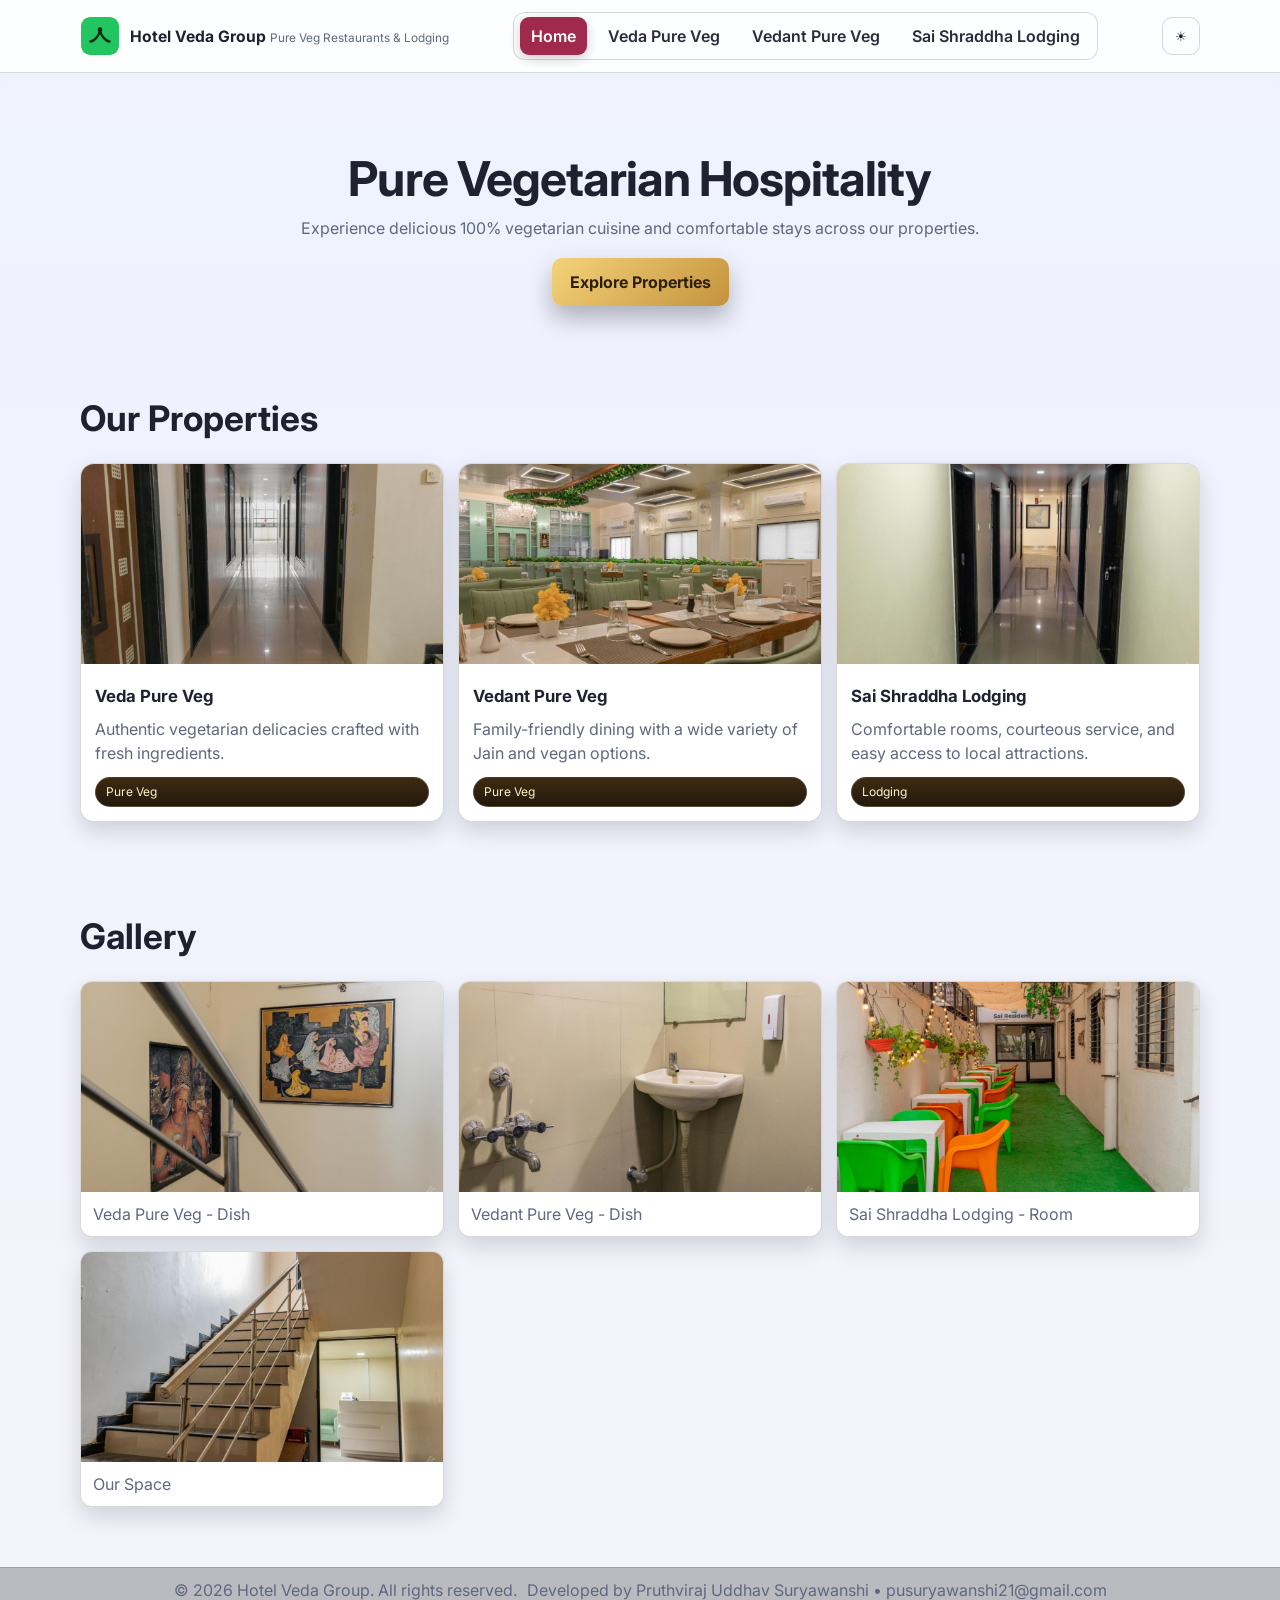
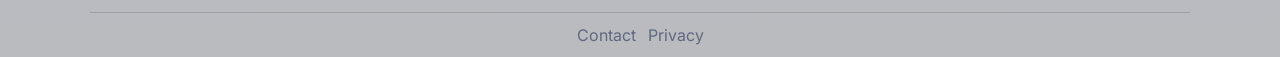
==== index.html @ 4648ee57 "updated files" ====
<!DOCTYPE html>
<html lang="en">
<head>
    <meta charset="utf-8">
    <meta name="viewport" content="width=device-width, initial-scale=1">
    <title>Hotel Veda Group - Pure Veg & Lodging</title>
    <meta name="description" content="Hotel Veda Group: Veda Pure Veg, Vedant Pure Veg, and Sai Shraddha Lodging. 100% pure vegetarian restaurants and comfortable lodging.">
    <link rel="preconnect" href="https://fonts.googleapis.com">
    <link rel="preconnect" href="https://fonts.gstatic.com" crossorigin>
    <link href="https://fonts.googleapis.com/css2?family=Inter:wght@400;500;600;700&display=swap" rel="stylesheet">
    <link rel="stylesheet" href="styles/main.css">
</head>
<body>
    <header class="site-header">
        <div class="container header-inner">
            <div class="brand">
                <img src="assets/logo.svg" alt="Hotel Veda Group" class="logo">
                <div class="brand-text">
                    <strong>Hotel Veda Group</strong>
                    <span>Pure Veg Restaurants & Lodging</span>
                </div>
            </div>
            <button class="nav-toggle" aria-label="Toggle navigation" aria-expanded="false">
                <svg viewBox="0 0 24 24" fill="none" stroke="currentColor" stroke-width="2" stroke-linecap="round" stroke-linejoin="round"><line x1="3" y1="6" x2="21" y2="6"></line><line x1="3" y1="12" x2="21" y2="12"></line><line x1="3" y1="18" x2="21" y2="18"></line></svg>
            </button>
            <nav class="nav" id="site-nav">
                <a href="index.html" class="active">Home</a>
                <a href="veda-pure-veg.html">Veda Pure Veg</a>
                <a href="vedant-pure-veg.html">Vedant Pure Veg</a>
                <a href="sai-shraddha-lodging.html">Sai Shraddha Lodging</a>
            </nav>
            <button class="theme-switch" id="theme-switch" aria-label="Toggle theme">☀</button>
        </div>
    </header>

    <main>
        <section class="hero">
            <div class="container">
                <h1>Pure Vegetarian Hospitality</h1>
                <p>Experience delicious 100% vegetarian cuisine and comfortable stays across our properties.</p>
                <div class="cta-row">
                    <a class="btn" href="#properties">Explore Properties</a>
                </div>
            </div>
        </section>

        <section id="properties" class="properties-section container">
            <h2>Our Properties</h2>
            <div class="card-grid">
                <a class="card" href="veda-pure-veg.html">
                    <img src="images/676926880.jpg" alt="Veda Pure Veg" class="card-image">
                    <div class="card-body">
                        <h3>Veda Pure Veg</h3>
                        <p>Authentic vegetarian delicacies crafted with fresh ingredients.</p>
                        <span class="chip">Pure Veg</span>
                    </div>
                </a>
                <a class="card" href="vedant-pure-veg.html">
                    <img src="images/676926877.jpg" alt="Vedant Pure Veg" class="card-image">
                    <div class="card-body">
                        <h3>Vedant Pure Veg</h3>
                        <p>Family-friendly dining with a wide variety of Jain and vegan options.</p>
                        <span class="chip">Pure Veg</span>
                    </div>
                </a>
                <a class="card" href="sai-shraddha-lodging.html">
                    <img src="images/676926873.jpg" alt="Sai Shraddha Lodging" class="card-image">
                    <div class="card-body">
                        <h3>Sai Shraddha Lodging</h3>
                        <p>Comfortable rooms, courteous service, and easy access to local attractions.</p>
                        <span class="chip">Lodging</span>
                    </div>
                </a>
            </div>
        </section>

        <section id="gallery" class="gallery-section container">
            <h2>Gallery</h2>
            <div class="gallery-grid">
                <div class="gallery-card">
                    <img src="images/676926905.jpg" alt="Veda Pure Veg dish">
                    <div class="caption">Veda Pure Veg - Dish</div>
                </div>
                <div class="gallery-card">
                    <img src="images/676926891.jpg" alt="Vedant Pure Veg dish">
                    <div class="caption">Vedant Pure Veg - Dish</div>
                </div>
                <div class="gallery-card">
                    <img src="images/676926915.jpg" alt="Sai Shraddha room">
                    <div class="caption">Sai Shraddha Lodging - Room</div>
                </div>
                <div class="gallery-card">
                    <img src="images/676926909.jpg" alt="Additional gallery image">
                    <div class="caption">Our Space</div>
                </div>
            </div>
        </section>
    </main>

    <footer class="site-footer">
        <div class="footer-top">
            <p>© <span id="year"></span> Hotel Veda Group. All rights reserved.</p>
            <p class="footer-meta">Developed by Pruthviraj Uddhav Suryawanshi • <a href="mailto:pusuryawanshi21@gmail.com">pusuryawanshi21@gmail.com</a></p>
        </div>
        <div class="footer-bottom">
            <nav class="footer-nav">
                <a href="mailto:reservations@hotelveda.example">Contact</a>
                <a href="#">Privacy</a>
            </nav>
        </div>
    </footer>

    <script defer src="scripts/main.js"></script>
    <script>document.getElementById('year').textContent = new Date().getFullYear();</script>
</body>
</html>
---- styles/main.css ----
:root {
  --bg: #0b0b20;
  --bg-soft: #111a34;
  --card: #171f3b;
  --surface: rgba(7,12,25,0.82);
  --text: #f6f7ff;
  --muted: #bac3df;
  --brand: #e1b761;
  --accent: #7d1f43;
  --border: rgba(255,255,255,0.14);
  --shadow: 0 16px 30px rgba(0,0,0,0.35);
}
[data-theme="light"] {
  --bg: #f4f5fb;
  --bg-soft: #eef1ff;
  --card: #ffffff;
  --surface: rgba(255,255,255,0.88);
  --text: #1f2131;
  --muted: #5f687f;
  --brand: #b86a1d;
  --accent: #9b1f43;
  --border: rgba(0,0,0,0.15);
  --shadow: 0 10px 22px rgba(0,0,0,0.14);
}
* { box-sizing: border-box; }
html { scroll-behavior: smooth; }
html, body { margin: 0; padding: 0; min-height: 100%; font-family: Inter, system-ui, -apple-system, Segoe UI, Roboto, Arial, sans-serif; background: linear-gradient(180deg, var(--bg-soft), var(--bg)); color: var(--text); transition: background 0.25s ease, color 0.25s ease; }
body { line-height: 1.5; }
body::before { content: ""; position: fixed; inset: 0; background: radial-gradient(circle at 15% 8%, rgba(255,255,255,0.05), transparent 38%), radial-gradient(circle at 90% 12%, rgba(255,255,255,0.04), transparent 45%); pointer-events: none; z-index: -1; }
.container { width: min(1120px, 94%); margin: 0 auto; padding: 0 14px; }
a { color: inherit; }
button, .btn, .theme-switch { outline: none; }
button:focus-visible, a:focus-visible { outline: 2px solid #9f6f21; outline-offset: 2px; }
.site-header { position: sticky; top: 0; z-index: 50; background: var(--surface); border-bottom: 1px solid var(--border); backdrop-filter: blur(10px); }
.header-inner { display: flex; align-items: center; justify-content: space-between; gap: 12px; padding: 12px 0; }
.brand { display: flex; align-items: center; gap: 10px; }
.logo { width: 40px; height: 40px; border-radius: 10px; border: 1px solid rgba(255,255,255,0.18); }
.brand-text strong { font-size: 0.98rem; }
.brand-text span { color: var(--muted); font-size: 0.74rem; }
.nav { display: flex; align-items: center; gap: 10px; background: rgba(255,255,255,0.05); border: 1px solid var(--border); border-radius: 12px; padding: 4px 6px; }
.nav a { color: var(--text); text-decoration: none; font-weight: 600; padding: 7px 11px; border-radius: 9px; transition: transform 0.1s ease, background 0.18s ease, color 0.18s ease; opacity: 0.95; }
.nav a:hover { transform: translateY(-1px); }
.nav a.active { color: #fff; background: var(--accent); box-shadow: 0 4px 12px rgba(0,0,0,0.2); }
.nav a:not(.active):hover { background: rgba(255,255,255,0.2); }
a { text-decoration: none; color: inherit; }
.theme-switch { border: 1px solid var(--border); background: rgba(255,255,255,0.08); color: var(--text); border-radius: 10px; width: 38px; height: 38px; display: inline-flex; align-items: center; justify-content: center; cursor: pointer; transition: background .15s ease; }
.theme-switch:hover { background: rgba(255,255,255,0.2); }
.nav-toggle { display: none; width: 40px; height: 40px; border-radius: 10px; border: 1px solid var(--border); background: rgba(255,255,255,0.05); color: var(--text); align-items: center; justify-content: center; }
.nav-toggle svg { width: 20px; height: 20px; }
.hero { position: relative; text-align: center; padding: 72px 0 38px; background: linear-gradient(180deg, rgba(255,255,255,0.06), rgba(255,255,255,0.02)); border-radius: 14px; margin: 8px 0 20px; }
.hero::after { content: ""; position: absolute; inset: 15px; border-radius: 12px; background: radial-gradient(circle at 50% 25%, rgba(255,255,255,0.15), rgba(255,255,255,0)); z-index: -1; }
.hero h1 { margin: 0 0 10px; font-size: clamp(2rem, 6vw, 3rem); letter-spacing: -0.02em; line-height: 1.1; text-align: center; }
.hero p { margin: 0 auto 18px; color: var(--muted); max-width: 760px; font-size: 1rem; text-align: center; }
.btn, .btn-outline { display: inline-block; border-radius: 10px; font-weight: 700; text-decoration: none; transition: all 0.16s ease; }
.btn { color: #2f1f05; background: linear-gradient(135deg, #f4d37a, #c4923d); padding: 12px 18px; box-shadow: 0 12px 24px rgba(0,0,0,0.28); }
.btn:hover { transform: translateY(-2px); box-shadow: 0 16px 26px rgba(0,0,0,0.3); }
.btn-outline { padding: 10px 14px; color: #f5f7ff; border: 1px solid rgba(255,255,255,0.2); background: rgba(255,255,255,0.03); }
.btn-outline:hover { background: rgba(255,255,255,0.12); }
.properties-section, .gallery-section { padding: 28px 0 60px; }
.properties-section h2, .gallery-section h2 { margin: 0 0 18px; font-size: clamp(1.7rem, 4vw, 2.2rem); }
.card-grid, .gallery-grid { display: grid; grid-template-columns: repeat(3, 1fr); gap: 14px; }
.card { border-radius: 14px; overflow: hidden; border: 1px solid var(--border); background: var(--card); box-shadow: var(--shadow); transition: transform .2s ease, border-color .2s ease, box-shadow .2s ease; }
.card:hover { transform: translateY(-4px); border-color: rgba(255,255,255,0.24); box-shadow: 0 22px 40px rgba(0,0,0,0.42); }
.card-image { width: 100%; height: 200px; object-fit: cover; background: #111d3b; }
.card-body { padding: 14px; display: flex; flex-direction: column; gap: 8px; }
.card-body h3 { margin: 0; font-size: 1.05rem; }
.card-body p { margin: 0; color: var(--muted); }
.chip { display: inline-block; margin-top: 4px; padding: 5px 10px; border-radius: 999px; font-size: 12px; color: #fdf0c7; background: linear-gradient(180deg, #3d2b12, #24180d); border: 1px solid rgba(255,255,255,0.15); }
.gallery-card { border-radius: 12px; overflow: hidden; border: 1px solid var(--border); background: var(--card); box-shadow: var(--shadow); }
.gallery-card img { width: 100%; height: 210px; object-fit: cover; display: block; }
.caption { padding: 10px 12px; color: var(--muted); }
.info-list { display: flex; flex-direction: column; gap: 8px; margin-top: 8px; }
.info-tabs { display: flex; gap: 0.4rem; border: 1px solid var(--border); border-radius: 10px; background: rgba(255,255,255,0.05); padding: 3px; margin-top: 8px; }
.tab-item { border: none; background: rgba(255,255,255,0.04); color: var(--text); font-weight: 600; border-radius: 8px; padding: 7px 10px; cursor: default; transition: none; opacity: 0.95; }
.tab-item.active { background: rgba(255,255,255,0.14); color: var(--text); }
.tab-panel { margin-top: 10px; background: rgba(255,255,255,0.03); border-radius: 10px; border: 1px solid var(--border); padding: 8px; }
.info-row { display: grid; grid-template-columns: 130px 1fr; gap: 8px; padding: 9px 10px; border-radius: 10px; border: 1px solid var(--border); background: rgba(255,255,255,0.03); align-items: center; }
.info-label { color: var(--muted); font-weight: 600; font-size: 0.9rem; }
.info-value { color: var(--text); }
.info-row a { color: #8ec6ff; text-decoration: none; word-break: break-word; overflow-wrap: anywhere; }
.info-row a:hover { text-decoration: underline; }
.info-value { white-space: normal; }
.location-card iframe { width: 100%; height: 280px; border: 0; border-radius: 10px; margin-top: 8px; }
.site-footer { border-top: 1px solid var(--border); background: rgba(0,0,0,0.24); }
.footer-top, .footer-bottom { width: min(1100px, 94%); margin: 0 auto; padding: 10px 14px; display: flex; flex-wrap: wrap; align-items: center; justify-content: center; gap: 10px; text-align: center; }
.footer-top { border-bottom: 1px solid var(--border); }
.footer-top p, .footer-top .footer-meta, .footer-bottom p { margin: 0; color: var(--muted); }
.footer-nav { display: flex; gap: 12px; }
.footer-nav a { color: var(--muted); text-decoration: none; }
.footer-nav a:hover { color: var(--text); }
@media (max-width: 720px) { .footer-top, .footer-bottom { flex-direction: column; } }
.cta-row { display: flex; justify-content: center; gap: 10px; margin-top: 12px; }
@media (max-width: 980px) { .card-grid, .gallery-grid { grid-template-columns: repeat(2, 1fr); } }
@media (max-width: 700px) {
  .card-grid, .gallery-grid { grid-template-columns: 1fr; }
  .header-inner { gap: 10px; }
  .nav { position: fixed; top: 60px; left: 10px; right: 10px; display: none; flex-direction: column; background: rgba(255,255,255,0.95); border: 1px solid var(--border); border-radius: 10px; padding: 10px; box-shadow: var(--shadow); z-index: 999; }
  .nav.open { display: flex; }
  .nav a { padding: 10px; border-radius: 8px; }
  .nav-toggle { display: inline-flex; }
}
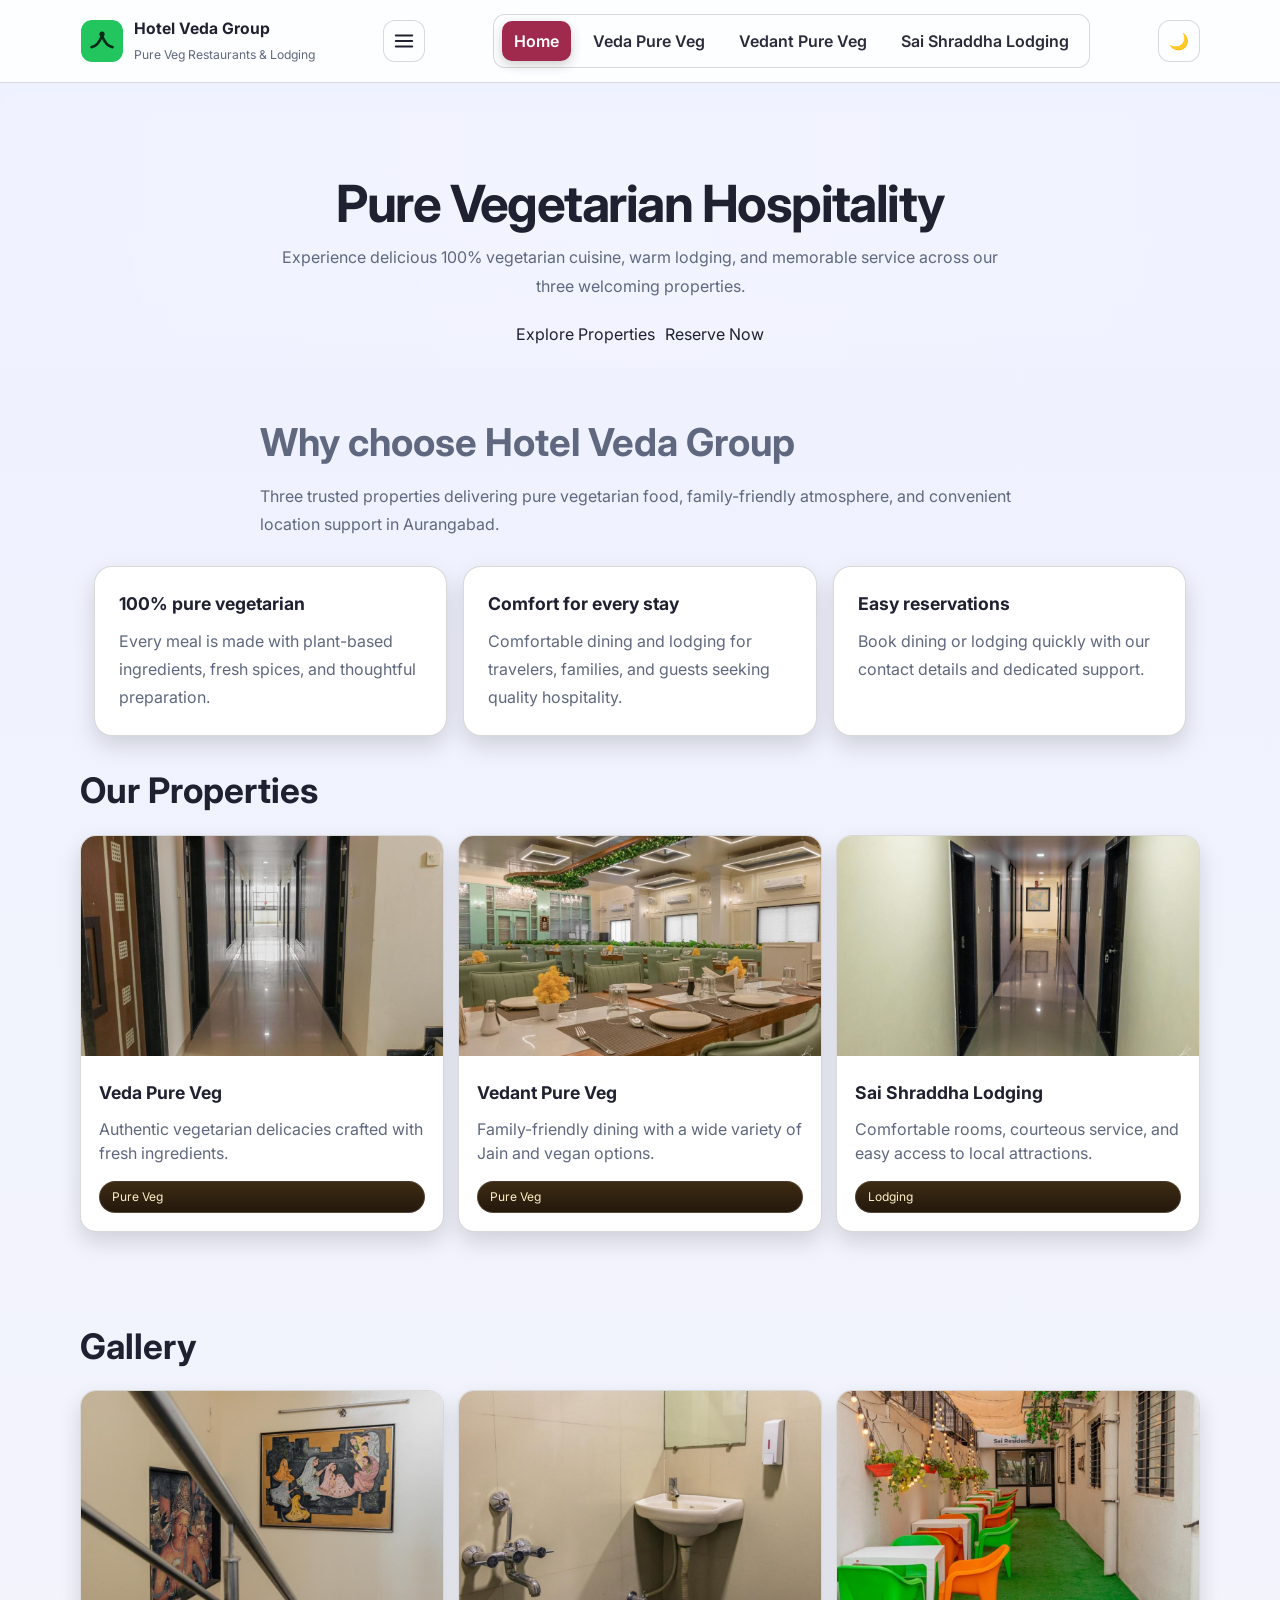
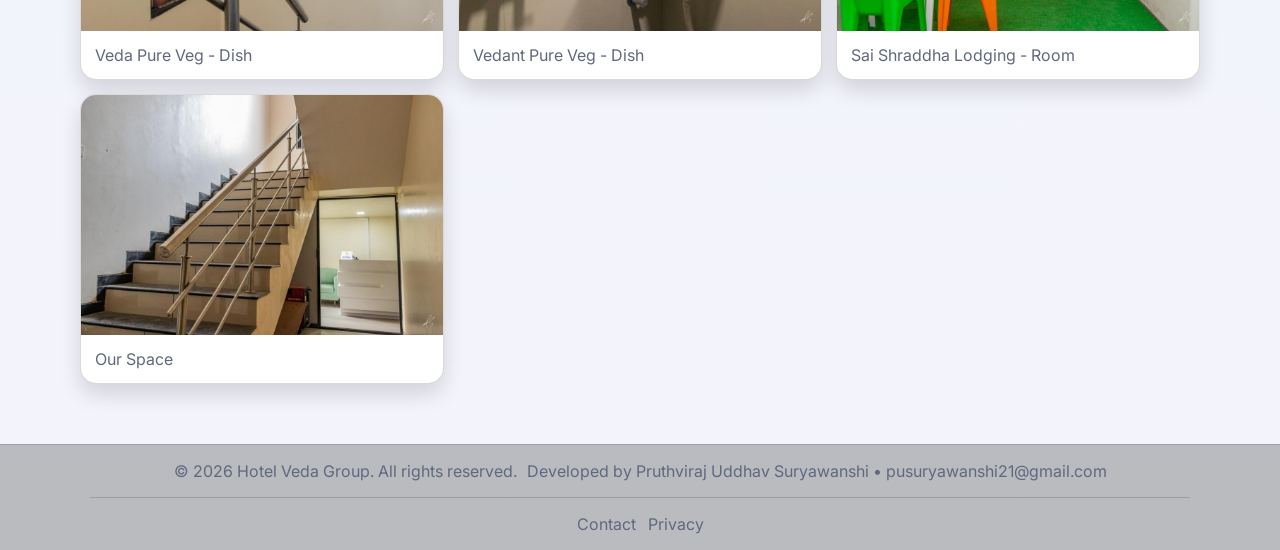
==== commit f3bf2f6b: "changed all layout" ====
--- a/index.html
+++ b/index.html
@@ -8,6 +8,8 @@
     <link rel="preconnect" href="https://fonts.googleapis.com">
     <link rel="preconnect" href="https://fonts.gstatic.com" crossorigin>
     <link href="https://fonts.googleapis.com/css2?family=Inter:wght@400;500;600;700&display=swap" rel="stylesheet">
+    <link rel="icon" href="assets/logo.svg" type="image/svg+xml">
+    <meta name="theme-color" content="#0b0b20">
     <link rel="stylesheet" href="styles/main.css">
 </head>
 <body>
@@ -23,7 +25,7 @@
             <button class="nav-toggle" aria-label="Toggle navigation" aria-expanded="false">
                 <svg viewBox="0 0 24 24" fill="none" stroke="currentColor" stroke-width="2" stroke-linecap="round" stroke-linejoin="round"><line x1="3" y1="6" x2="21" y2="6"></line><line x1="3" y1="12" x2="21" y2="12"></line><line x1="3" y1="18" x2="21" y2="18"></line></svg>
             </button>
-            <nav class="nav" id="site-nav">
+            <nav class="nav" id="site-nav" aria-label="Primary navigation">
                 <a href="index.html" class="active">Home</a>
                 <a href="veda-pure-veg.html">Veda Pure Veg</a>
                 <a href="vedant-pure-veg.html">Vedant Pure Veg</a>
@@ -34,17 +36,39 @@
     </header>
 
     <main>
-        <section class="hero">
+        <section class="hero reveal">
             <div class="container">
                 <h1>Pure Vegetarian Hospitality</h1>
-                <p>Experience delicious 100% vegetarian cuisine and comfortable stays across our properties.</p>
+                <p>Experience delicious 100% vegetarian cuisine, warm lodging, and memorable service across our three welcoming properties.</p>
                 <div class="cta-row">
                     <a class="btn" href="#properties">Explore Properties</a>
+                    <a class="btn-outline" href="mailto:reservations@hotelveda.example">Reserve Now</a>
                 </div>
             </div>
         </section>
 
-        <section id="properties" class="properties-section container">
+        <section class="features-section container reveal">
+            <div class="section-intro">
+                <h2>Why choose Hotel Veda Group</h2>
+                <p>Three trusted properties delivering pure vegetarian food, family-friendly atmosphere, and convenient location support in Aurangabad.</p>
+            </div>
+            <div class="feature-grid">
+                <div class="feature-card">
+                    <h3>100% pure vegetarian</h3>
+                    <p>Every meal is made with plant-based ingredients, fresh spices, and thoughtful preparation.</p>
+                </div>
+                <div class="feature-card">
+                    <h3>Comfort for every stay</h3>
+                    <p>Comfortable dining and lodging for travelers, families, and guests seeking quality hospitality.</p>
+                </div>
+                <div class="feature-card">
+                    <h3>Easy reservations</h3>
+                    <p>Book dining or lodging quickly with our contact details and dedicated support.</p>
+                </div>
+            </div>
+        </section>
+
+        <section id="properties" class="properties-section container reveal">
             <h2>Our Properties</h2>
             <div class="card-grid">
                 <a class="card" href="veda-pure-veg.html">
@@ -74,7 +98,7 @@
             </div>
         </section>
 
-        <section id="gallery" class="gallery-section container">
+        <section id="gallery" class="gallery-section container reveal">
             <h2>Gallery</h2>
             <div class="gallery-grid">
                 <div class="gallery-card">
@@ -111,7 +135,6 @@
     </footer>
 
     <script defer src="scripts/main.js"></script>
-    <script>document.getElementById('year').textContent = new Date().getFullYear();</script>
 </body>
 </html>
 
--- a/styles/main.css
+++ b/styles/main.css
@@ -28,74 +28,85 @@
 body { line-height: 1.5; }
 body::before { content: ""; position: fixed; inset: 0; background: radial-gradient(circle at 15% 8%, rgba(255,255,255,0.05), transparent 38%), radial-gradient(circle at 90% 12%, rgba(255,255,255,0.04), transparent 45%); pointer-events: none; z-index: -1; }
 .container { width: min(1120px, 94%); margin: 0 auto; padding: 0 14px; }
-a { color: inherit; }
-button, .btn, .theme-switch { outline: none; }
+a { color: inherit; text-decoration: none; }
+button, .btn, .theme-switch { background: none; border: none; font: inherit; cursor: pointer; }
 button:focus-visible, a:focus-visible { outline: 2px solid #9f6f21; outline-offset: 2px; }
 .site-header { position: sticky; top: 0; z-index: 50; background: var(--surface); border-bottom: 1px solid var(--border); backdrop-filter: blur(10px); }
-.header-inner { display: flex; align-items: center; justify-content: space-between; gap: 12px; padding: 12px 0; }
+.header-inner { display: flex; align-items: center; justify-content: space-between; gap: 12px; padding: 14px 0; }
 .brand { display: flex; align-items: center; gap: 10px; }
-.logo { width: 40px; height: 40px; border-radius: 10px; border: 1px solid rgba(255,255,255,0.18); }
-.brand-text strong { font-size: 0.98rem; }
-.brand-text span { color: var(--muted); font-size: 0.74rem; }
-.nav { display: flex; align-items: center; gap: 10px; background: rgba(255,255,255,0.05); border: 1px solid var(--border); border-radius: 12px; padding: 4px 6px; }
-.nav a { color: var(--text); text-decoration: none; font-weight: 600; padding: 7px 11px; border-radius: 9px; transition: transform 0.1s ease, background 0.18s ease, color 0.18s ease; opacity: 0.95; }
+.logo { width: 44px; height: 44px; border-radius: 12px; border: 1px solid rgba(255,255,255,0.18); }
+.brand-text strong { display: block; font-size: 0.98rem; }
+.brand-text span { color: var(--muted); font-size: 0.76rem; line-height: 1.3; }
+.nav { display: flex; align-items: center; gap: 10px; background: rgba(255,255,255,0.05); border: 1px solid var(--border); border-radius: 12px; padding: 6px 8px; }
+.nav a { color: var(--text); font-weight: 600; padding: 8px 12px; border-radius: 10px; transition: transform 0.1s ease, background 0.18s ease, color 0.18s ease; opacity: 0.95; }
 .nav a:hover { transform: translateY(-1px); }
 .nav a.active { color: #fff; background: var(--accent); box-shadow: 0 4px 12px rgba(0,0,0,0.2); }
 .nav a:not(.active):hover { background: rgba(255,255,255,0.2); }
-a { text-decoration: none; color: inherit; }
-.theme-switch { border: 1px solid var(--border); background: rgba(255,255,255,0.08); color: var(--text); border-radius: 10px; width: 38px; height: 38px; display: inline-flex; align-items: center; justify-content: center; cursor: pointer; transition: background .15s ease; }
+.theme-switch { border: 1px solid var(--border); background: rgba(255,255,255,0.08); color: var(--text); border-radius: 12px; width: 42px; height: 42px; display: inline-flex; align-items: center; justify-content: center; transition: background .15s ease; }
 .theme-switch:hover { background: rgba(255,255,255,0.2); }
-.nav-toggle { display: none; width: 40px; height: 40px; border-radius: 10px; border: 1px solid var(--border); background: rgba(255,255,255,0.05); color: var(--text); align-items: center; justify-content: center; }
-.nav-toggle svg { width: 20px; height: 20px; }
-.hero { position: relative; text-align: center; padding: 72px 0 38px; background: linear-gradient(180deg, rgba(255,255,255,0.06), rgba(255,255,255,0.02)); border-radius: 14px; margin: 8px 0 20px; }
-.hero::after { content: ""; position: absolute; inset: 15px; border-radius: 12px; background: radial-gradient(circle at 50% 25%, rgba(255,255,255,0.15), rgba(255,255,255,0)); z-index: -1; }
-.hero h1 { margin: 0 0 10px; font-size: clamp(2rem, 6vw, 3rem); letter-spacing: -0.02em; line-height: 1.1; text-align: center; }
-.hero p { margin: 0 auto 18px; color: var(--muted); max-width: 760px; font-size: 1rem; text-align: center; }
-.btn, .btn-outline { display: inline-block; border-radius: 10px; font-weight: 700; text-decoration: none; transition: all 0.16s ease; }
-.btn { color: #2f1f05; background: linear-gradient(135deg, #f4d37a, #c4923d); padding: 12px 18px; box-shadow: 0 12px 24px rgba(0,0,0,0.28); }
-.btn:hover { transform: translateY(-2px); box-shadow: 0 16px 26px rgba(0,0,0,0.3); }
-.btn-outline { padding: 10px 14px; color: #f5f7ff; border: 1px solid rgba(255,255,255,0.2); background: rgba(255,255,255,0.03); }
-.btn-outline:hover { background: rgba(255,255,255,0.12); }
+.nav-toggle { display: none; width: 42px; height: 42px; border-radius: 12px; border: 1px solid var(--border); background: rgba(255,255,255,0.05); color: var(--text); display: inline-flex; align-items: center; justify-content: center; }
+.nav-toggle svg { width: 22px; height: 22px; }
+.hero { position: relative; text-align: center; padding: 84px 0 40px; background: linear-gradient(180deg, rgba(255,255,255,0.09), rgba(255,255,255,0.02)); border-radius: 18px; margin: 10px 0 28px; }
+.hero::after { content: ""; position: absolute; inset: 18px; border-radius: 16px; background: radial-gradient(circle at 50% 24%, rgba(255,255,255,0.16), rgba(255,255,255,0)); z-index: -1; }
+.hero h1 { margin: 0 0 12px; font-size: clamp(2rem, 6vw, 3.2rem); letter-spacing: -0.03em; line-height: 1.05; }
+.hero p { margin: 0 auto 22px; color: var(--muted); max-width: 720px; font-size: 1rem; line-height: 1.8; }
+.section-intro { max-width: 760px; margin: 0 auto 28px; color: var(--muted); }
+.section-intro h2 { margin: 0 0 10px; font-size: clamp(1.75rem, 3vw, 2.4rem); }
+.section-intro p { margin: 0; line-height: 1.75; }
+.feature-grid, .property-highlights, .testimonial-grid { display: grid; gap: 16px; }
+.feature-grid { grid-template-columns: repeat(3, minmax(0, 1fr)); }
+.feature-card, .testimonial-card { border-radius: 18px; background: var(--card); border: 1px solid var(--border); box-shadow: var(--shadow); padding: 24px; transition: transform .2s ease, border-color .2s ease; }
+.feature-card:hover, .testimonial-card:hover { transform: translateY(-3px); border-color: rgba(255,255,255,0.22); }
+.feature-card h3, .testimonial-card h3 { margin: 0 0 10px; font-size: 1.1rem; }
+.feature-card p, .testimonial-card p { margin: 0; color: var(--muted); line-height: 1.75; }
+.testimonial-card p { font-size: 0.98rem; }
+.testimonial-card .author { margin-top: 16px; color: var(--text); font-weight: 700; }
+.cta-row { display: flex; justify-content: center; flex-wrap: wrap; gap: 10px; margin-top: 12px; }
 .properties-section, .gallery-section { padding: 28px 0 60px; }
 .properties-section h2, .gallery-section h2 { margin: 0 0 18px; font-size: clamp(1.7rem, 4vw, 2.2rem); }
 .card-grid, .gallery-grid { display: grid; grid-template-columns: repeat(3, 1fr); gap: 14px; }
-.card { border-radius: 14px; overflow: hidden; border: 1px solid var(--border); background: var(--card); box-shadow: var(--shadow); transition: transform .2s ease, border-color .2s ease, box-shadow .2s ease; }
-.card:hover { transform: translateY(-4px); border-color: rgba(255,255,255,0.24); box-shadow: 0 22px 40px rgba(0,0,0,0.42); }
-.card-image { width: 100%; height: 200px; object-fit: cover; background: #111d3b; }
-.card-body { padding: 14px; display: flex; flex-direction: column; gap: 8px; }
-.card-body h3 { margin: 0; font-size: 1.05rem; }
+.card { border-radius: 16px; overflow: hidden; border: 1px solid var(--border); background: var(--card); box-shadow: var(--shadow); transition: transform .2s ease, border-color .2s ease, box-shadow .2s ease; }
+.card:hover { transform: translateY(-5px); border-color: rgba(255,255,255,0.24); box-shadow: 0 24px 44px rgba(0,0,0,0.35); }
+.card-image { width: 100%; height: 220px; object-fit: cover; background: #111d3b; }
+.card-body { padding: 18px; display: flex; flex-direction: column; gap: 10px; }
+.card-body h3 { margin: 0; font-size: 1.1rem; }
 .card-body p { margin: 0; color: var(--muted); }
-.chip { display: inline-block; margin-top: 4px; padding: 5px 10px; border-radius: 999px; font-size: 12px; color: #fdf0c7; background: linear-gradient(180deg, #3d2b12, #24180d); border: 1px solid rgba(255,255,255,0.15); }
-.gallery-card { border-radius: 12px; overflow: hidden; border: 1px solid var(--border); background: var(--card); box-shadow: var(--shadow); }
-.gallery-card img { width: 100%; height: 210px; object-fit: cover; display: block; }
-.caption { padding: 10px 12px; color: var(--muted); }
-.info-list { display: flex; flex-direction: column; gap: 8px; margin-top: 8px; }
-.info-tabs { display: flex; gap: 0.4rem; border: 1px solid var(--border); border-radius: 10px; background: rgba(255,255,255,0.05); padding: 3px; margin-top: 8px; }
-.tab-item { border: none; background: rgba(255,255,255,0.04); color: var(--text); font-weight: 600; border-radius: 8px; padding: 7px 10px; cursor: default; transition: none; opacity: 0.95; }
-.tab-item.active { background: rgba(255,255,255,0.14); color: var(--text); }
-.tab-panel { margin-top: 10px; background: rgba(255,255,255,0.03); border-radius: 10px; border: 1px solid var(--border); padding: 8px; }
-.info-row { display: grid; grid-template-columns: 130px 1fr; gap: 8px; padding: 9px 10px; border-radius: 10px; border: 1px solid var(--border); background: rgba(255,255,255,0.03); align-items: center; }
-.info-label { color: var(--muted); font-weight: 600; font-size: 0.9rem; }
+.chip { display: inline-block; margin-top: 6px; padding: 6px 12px; border-radius: 999px; font-size: 12px; color: #fdf0c7; background: linear-gradient(180deg, #3d2b12, #24180d); border: 1px solid rgba(255,255,255,0.15); }
+.gallery-card { border-radius: 16px; overflow: hidden; border: 1px solid var(--border); background: var(--card); box-shadow: var(--shadow); }
+.gallery-card img { width: 100%; height: 240px; object-fit: cover; display: block; }
+.caption { padding: 12px 14px; color: var(--muted); }
+.info-list { display: flex; flex-direction: column; gap: 10px; margin-top: 12px; }
+.info-tabs { display: flex; gap: 0.4rem; border: 1px solid var(--border); border-radius: 12px; background: rgba(255,255,255,0.05); padding: 4px; margin-top: 12px; }
+.tab-item { border: none; background: rgba(255,255,255,0.05); color: var(--text); font-weight: 600; border-radius: 10px; padding: 10px 14px; cursor: pointer; transition: background 0.18s ease; opacity: 0.95; }
+.tab-item.active { background: rgba(255,255,255,0.18); color: var(--text); }
+.tab-panel { margin-top: 14px; background: rgba(255,255,255,0.03); border-radius: 12px; border: 1px solid var(--border); padding: 14px; }
+.info-row { display: grid; grid-template-columns: 140px 1fr; gap: 10px; padding: 12px 14px; border-radius: 12px; border: 1px solid var(--border); background: rgba(255,255,255,0.03); align-items: center; }
+.info-label { color: var(--muted); font-weight: 600; font-size: 0.92rem; }
 .info-value { color: var(--text); }
 .info-row a { color: #8ec6ff; text-decoration: none; word-break: break-word; overflow-wrap: anywhere; }
 .info-row a:hover { text-decoration: underline; }
-.info-value { white-space: normal; }
-.location-card iframe { width: 100%; height: 280px; border: 0; border-radius: 10px; margin-top: 8px; }
+.location-card iframe { width: 100%; height: 280px; border: 0; border-radius: 12px; margin-top: 12px; }
 .site-footer { border-top: 1px solid var(--border); background: rgba(0,0,0,0.24); }
-.footer-top, .footer-bottom { width: min(1100px, 94%); margin: 0 auto; padding: 10px 14px; display: flex; flex-wrap: wrap; align-items: center; justify-content: center; gap: 10px; text-align: center; }
+.footer-top, .footer-bottom { width: min(1100px, 94%); margin: 0 auto; padding: 14px 16px; display: flex; flex-wrap: wrap; align-items: center; justify-content: center; gap: 10px; text-align: center; }
 .footer-top { border-bottom: 1px solid var(--border); }
 .footer-top p, .footer-top .footer-meta, .footer-bottom p { margin: 0; color: var(--muted); }
 .footer-nav { display: flex; gap: 12px; }
 .footer-nav a { color: var(--muted); text-decoration: none; }
 .footer-nav a:hover { color: var(--text); }
-@media (max-width: 720px) { .footer-top, .footer-bottom { flex-direction: column; } }
-.cta-row { display: flex; justify-content: center; gap: 10px; margin-top: 12px; }
+.reveal { opacity: 0; transform: translateY(20px); transition: opacity .6s ease, transform .6s ease; }
+.reveal.visible { opacity: 1; transform: translateY(0); }
+@media (max-width: 1024px) { .feature-grid { grid-template-columns: repeat(2, minmax(0, 1fr)); } }
 @media (max-width: 980px) { .card-grid, .gallery-grid { grid-template-columns: repeat(2, 1fr); } }
-@media (max-width: 700px) {
-  .card-grid, .gallery-grid { grid-template-columns: 1fr; }
+@media (max-width: 860px) { .property-highlights { grid-template-columns: 1fr; } }
+@media (max-width: 760px) { .hero { padding: 60px 0 28px; }
+  .hero h1 { font-size: clamp(1.9rem, 8vw, 2.6rem); }
   .header-inner { gap: 10px; }
-  .nav { position: fixed; top: 60px; left: 10px; right: 10px; display: none; flex-direction: column; background: rgba(255,255,255,0.95); border: 1px solid var(--border); border-radius: 10px; padding: 10px; box-shadow: var(--shadow); z-index: 999; }
+  .nav { position: fixed; top: 66px; left: 10px; right: 10px; display: none; flex-direction: column; background: rgba(255,255,255,0.95); color: #1f2131; border: 1px solid var(--border); border-radius: 12px; padding: 14px; box-shadow: var(--shadow); z-index: 999; }
   .nav.open { display: flex; }
-  .nav a { padding: 10px; border-radius: 8px; }
+  .nav a { padding: 12px; border-radius: 10px; }
   .nav-toggle { display: inline-flex; }
 }
+@media (max-width: 620px) { .card-image { height: 180px; }
+  .gallery-card img { height: 190px; }
+  .footer-top, .footer-bottom { padding: 12px 14px; }
+}
